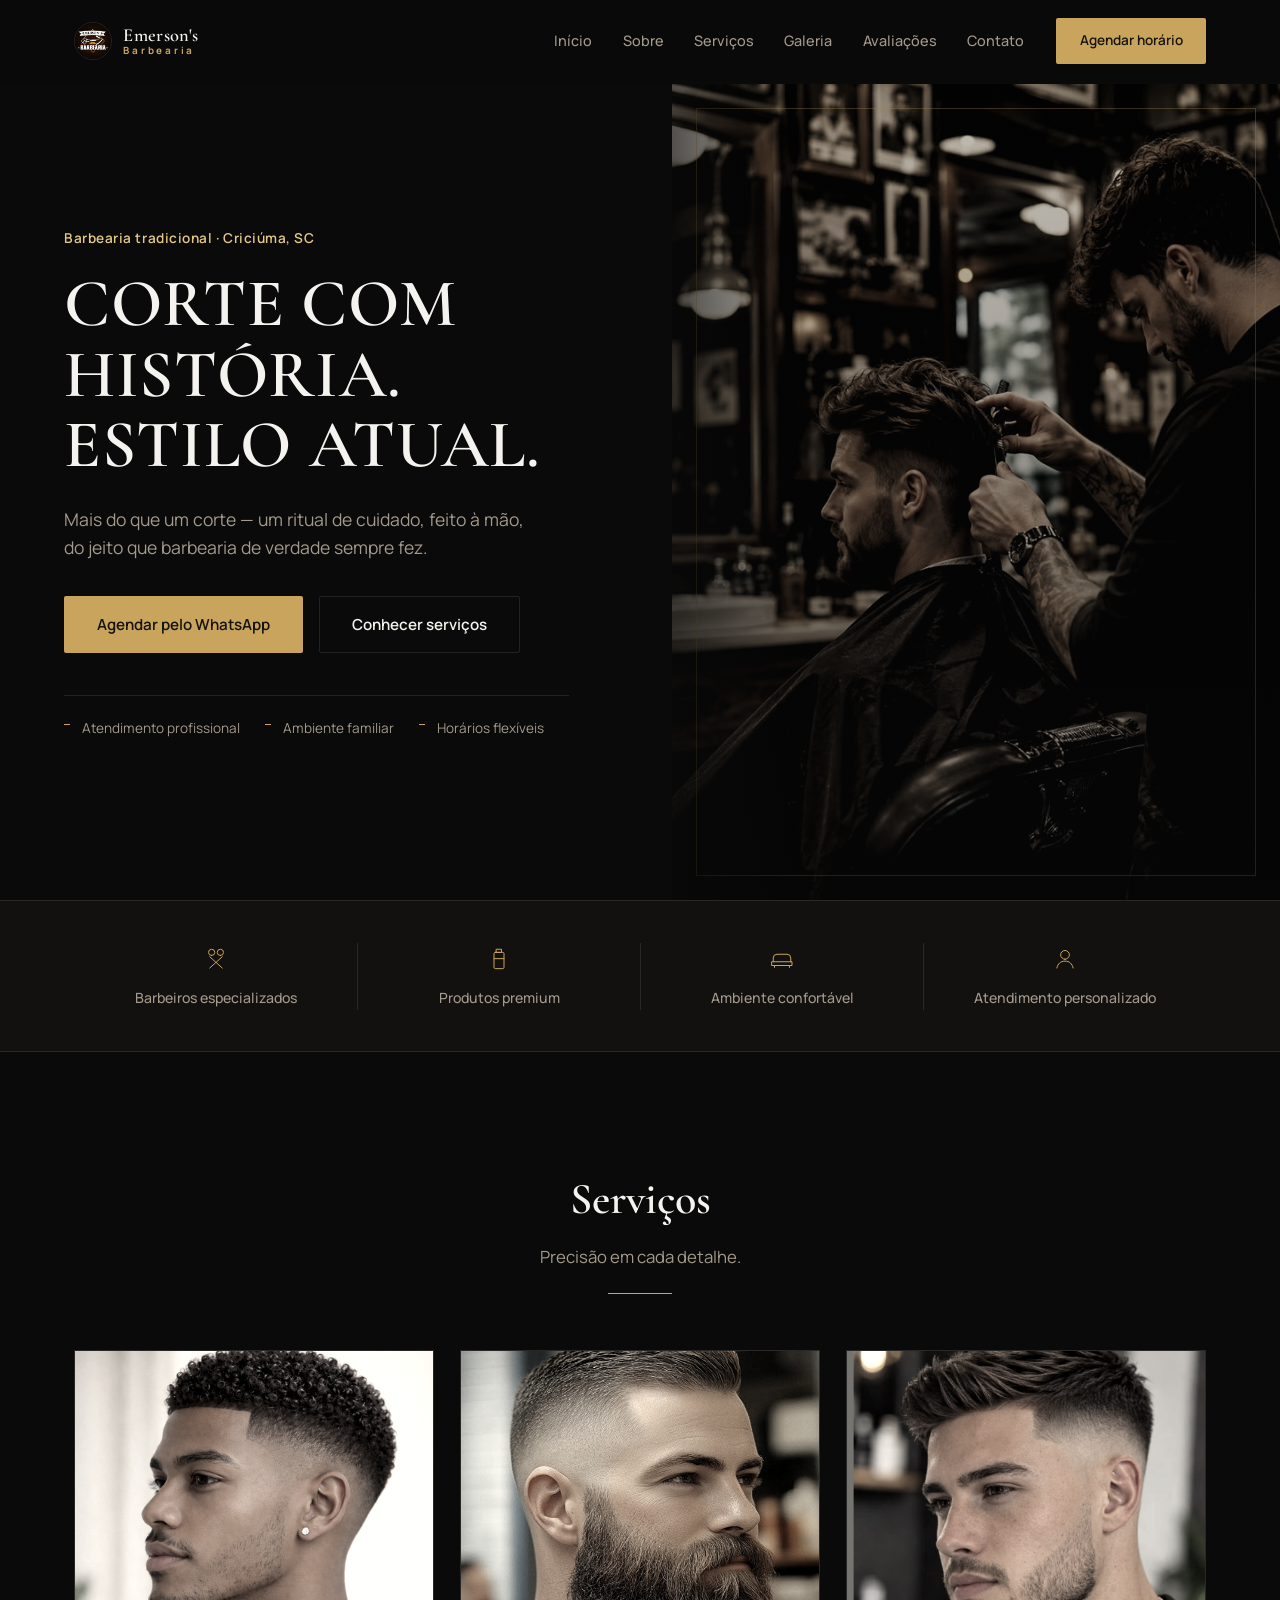
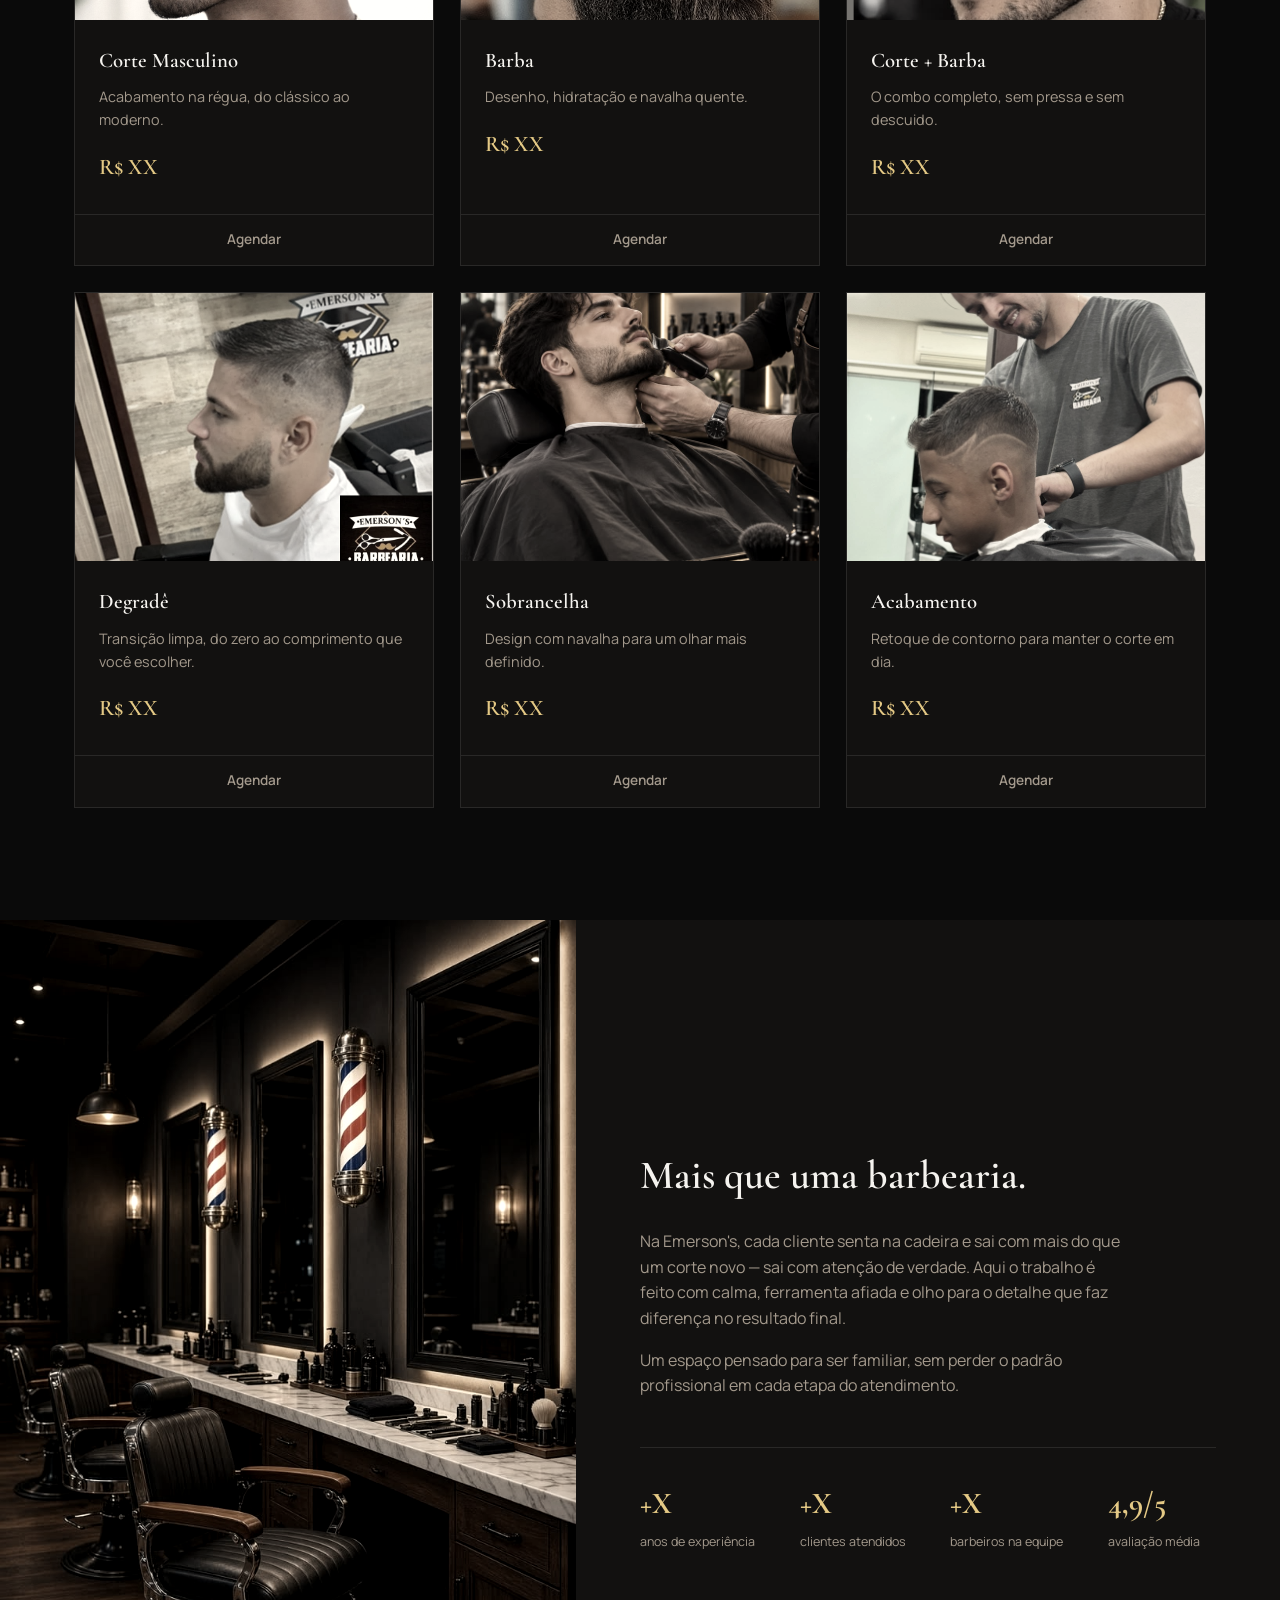
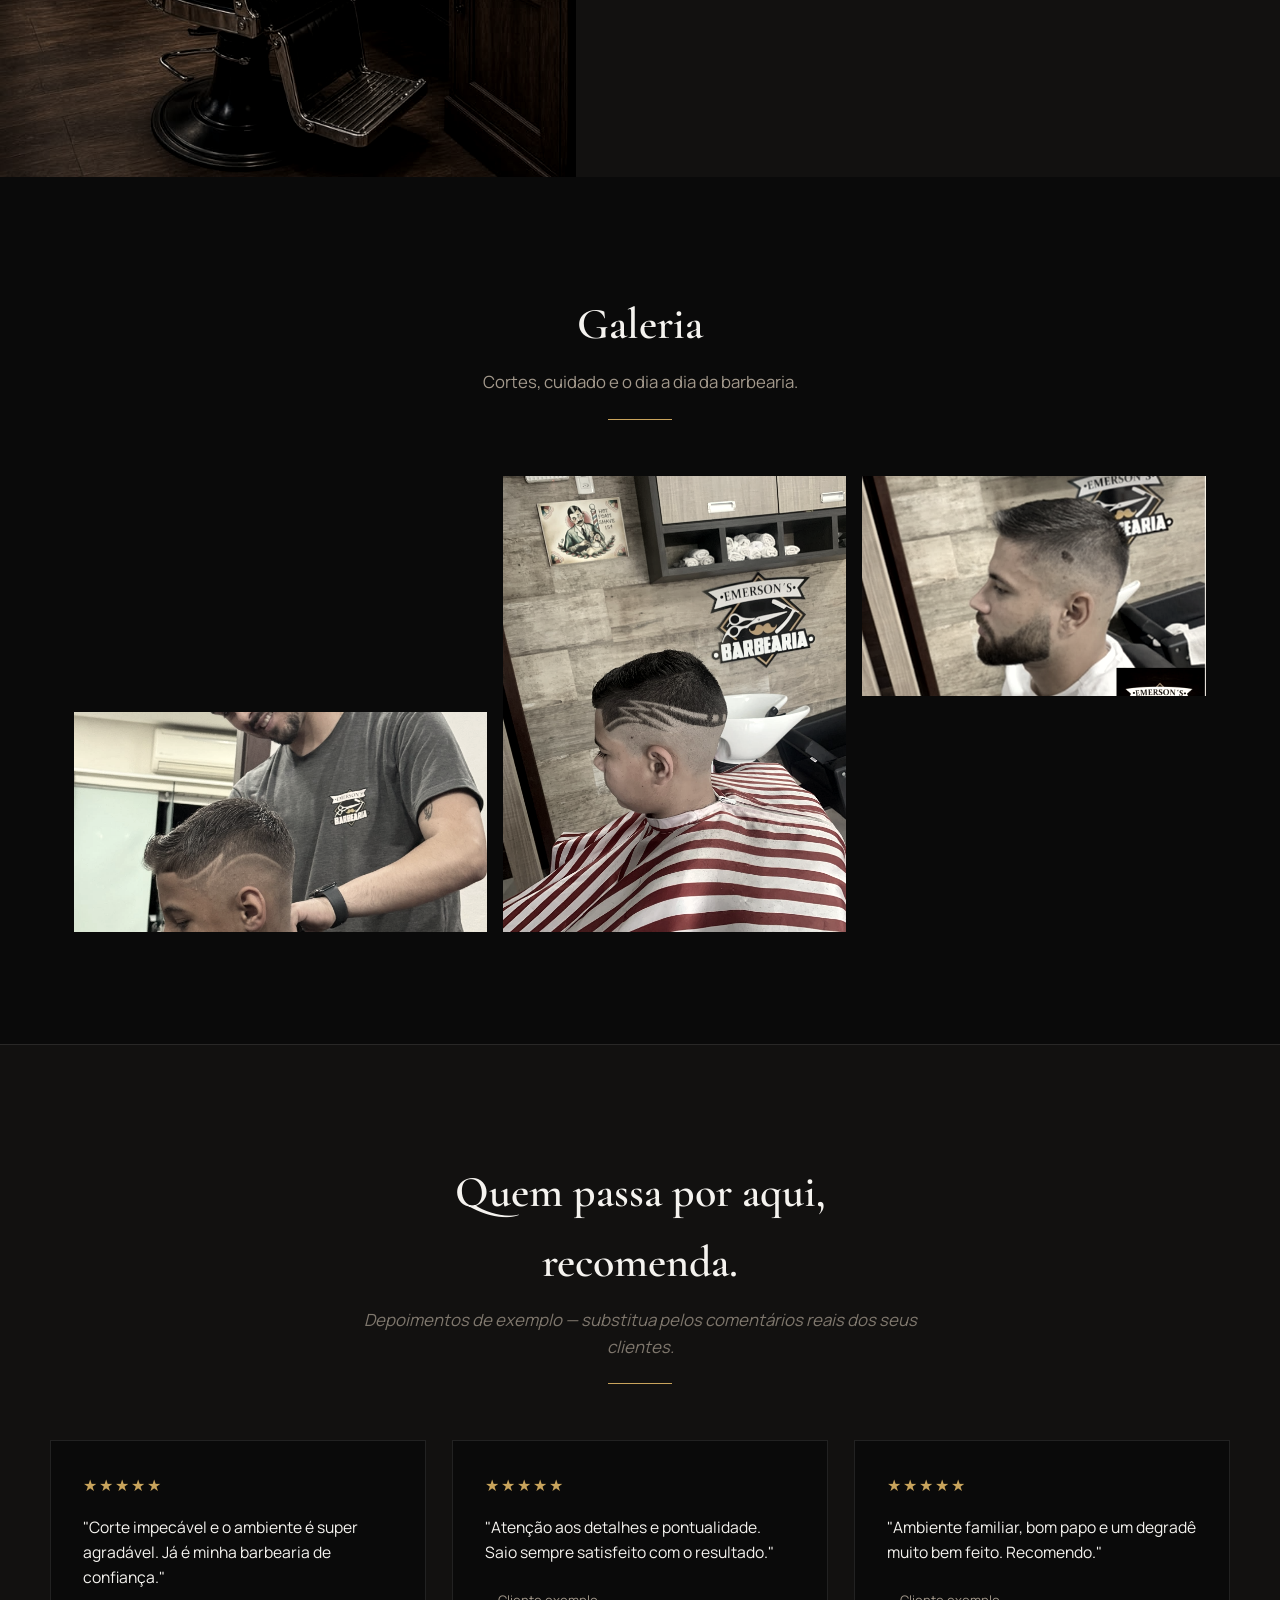
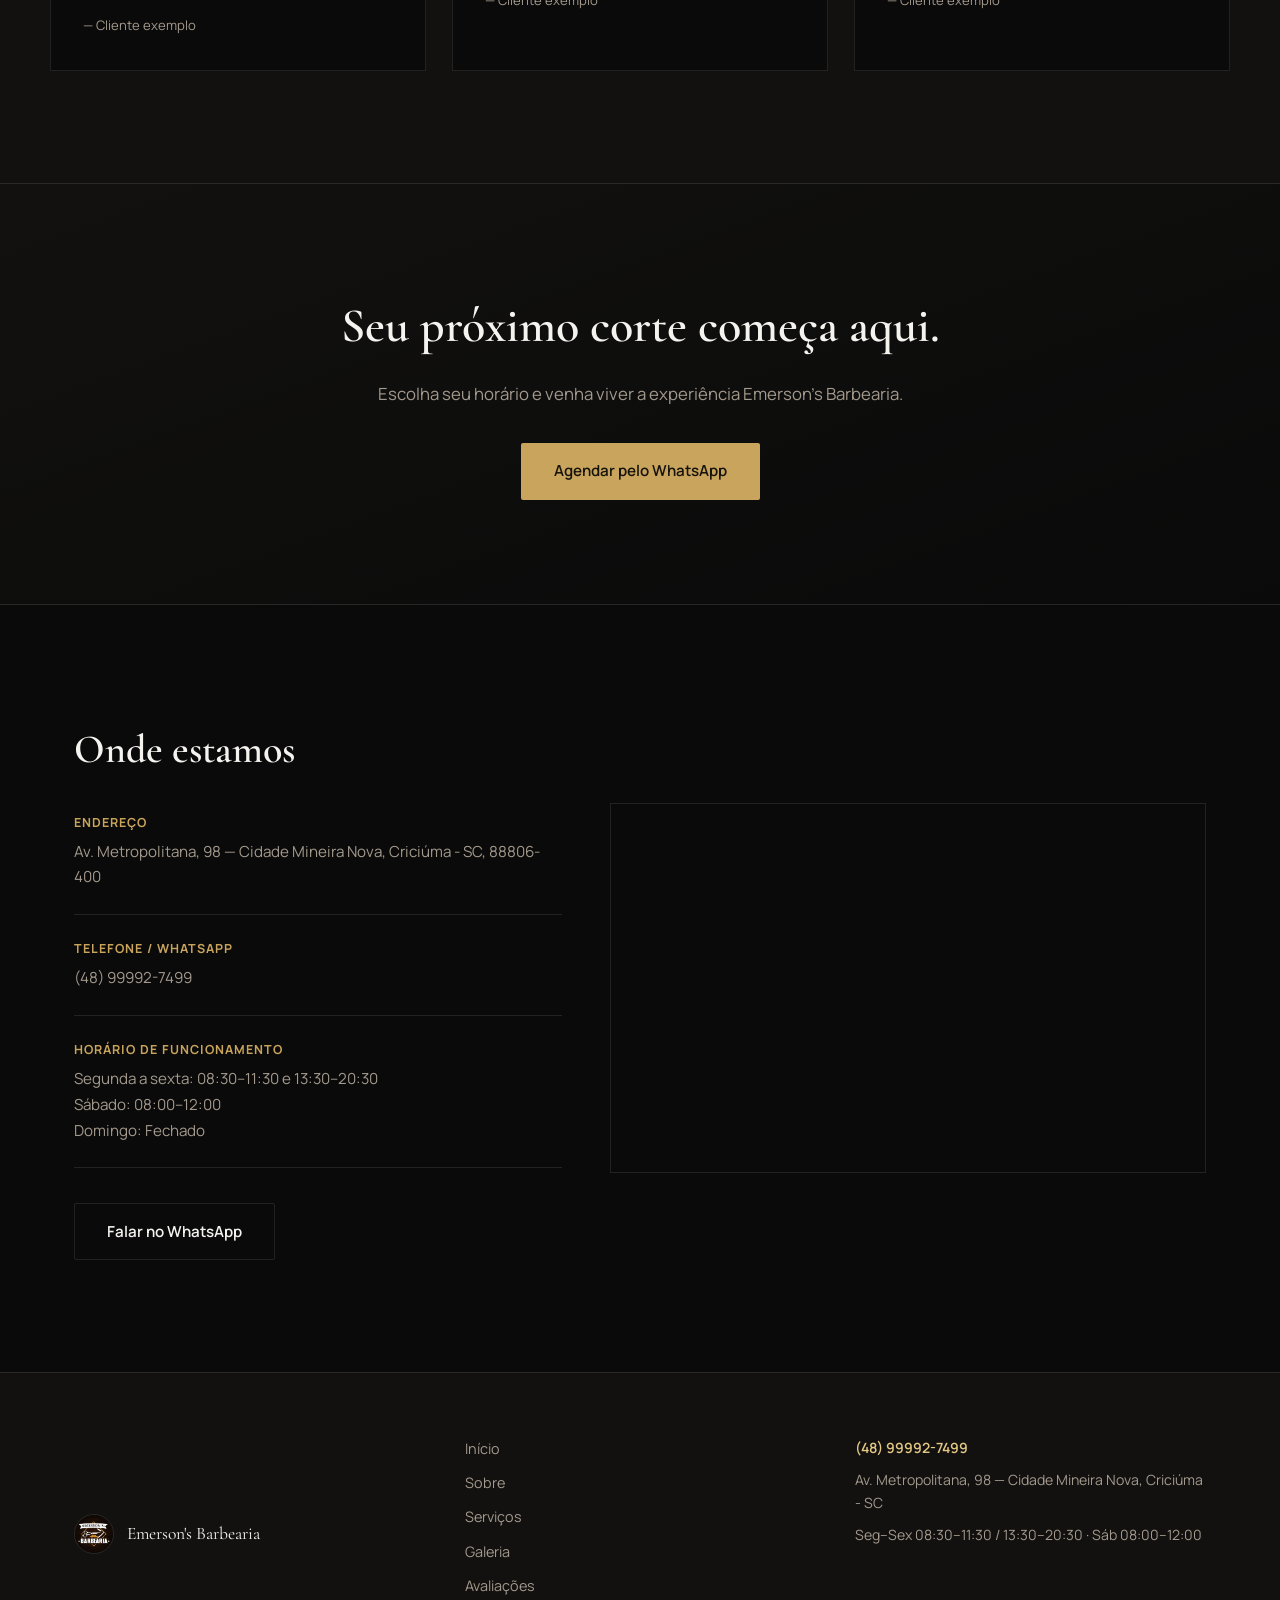
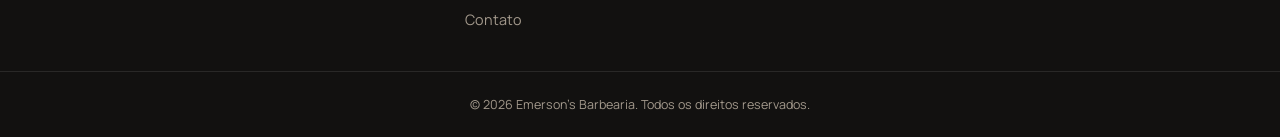
==== index.html @ afbddbf8 "Organiza estrutura do site" ====
<!DOCTYPE html>
<html lang="pt-BR">
<head>
<meta charset="UTF-8">
<meta name="viewport" content="width=device-width, initial-scale=1.0">
<title>Emerson's Barbearia — Criciúma, SC</title>
<meta name="description" content="Emerson's Barbearia em Criciúma, SC. Cortes, barba e degradê com precisão e tradição. Agende pelo WhatsApp.">

<link rel="preconnect" href="https://fonts.googleapis.com">
<link rel="preconnect" href="https://fonts.gstatic.com" crossorigin>
<link href="https://fonts.googleapis.com/css2?family=Cormorant+Garamond:ital,wght@0,500;0,600;0,700;1,500&family=Manrope:wght@400;500;600;700&display=swap" rel="stylesheet">

<link rel="stylesheet" href="style.css">
</head>
<body>

<!-- ============ HEADER ============ -->
<header class="site-header" id="siteHeader">
  <div class="header-inner">
    <a href="#top" class="brand">
      <img src="./images/logo.jpg" alt="Emerson's Barbearia" class="brand-mark">
      <span class="brand-name">Emerson's<em>Barbearia</em></span>
    </a>

    <nav class="main-nav" id="mainNav">
      <a href="#inicio" class="nav-link">Início</a>
      <a href="#sobre" class="nav-link">Sobre</a>
      <a href="#servicos" class="nav-link">Serviços</a>
      <a href="#galeria" class="nav-link">Galeria</a>
      <a href="#avaliacoes" class="nav-link">Avaliações</a>
      <a href="#contato" class="nav-link">Contato</a>
    </nav>

    <a href="#contato" class="btn btn-gold header-cta">Agendar horário</a>

    <button class="menu-toggle" id="menuToggle" aria-label="Abrir menu" aria-expanded="false">
      <span></span><span></span><span></span>
    </button>
  </div>
</header>

<!-- ============ HERO ============ -->
<section class="hero" id="inicio">
  <div class="hero-text" data-reveal>
    <p class="hero-kicker">Barbearia tradicional · Criciúma, SC</p>
    <h1 class="hero-title">Corte com história.<br>Estilo atual.</h1>
    <p class="hero-sub">Mais do que um corte — um ritual de cuidado, feito à mão, do jeito que barbearia de verdade sempre fez.</p>

    <div class="hero-actions">
      <a href="#contato" class="btn btn-gold">Agendar pelo WhatsApp</a>
      <a href="#servicos" class="btn btn-outline">Conhecer serviços</a>
    </div>

    <ul class="trust-list">
      <li>Atendimento profissional</li>
      <li>Ambiente familiar</li>
      <li>Horários flexíveis</li>
    </ul>
  </div>

  <div class="hero-media" data-reveal>
    <img src="./images/hero-image.jpg" alt="Cliente atendido na Emerson's Barbearia" class="hero-photo">
    <div class="hero-frame"></div>
  </div>
</section>

<!-- ============ BENEFÍCIOS ============ -->
<section class="benefits">
  <div class="benefits-inner">
    <div class="benefit-item">
      <svg viewBox="0 0 48 48" class="benefit-icon" aria-hidden="true"><path d="M17 20a5 5 0 1 1 0-10 5 5 0 0 1 0 10Zm14 0a5 5 0 1 1 0-10 5 5 0 0 1 0 10Z"/><path d="M14 22 34 40M34 22 14 40"/></svg>
      <p>Barbeiros especializados</p>
    </div>
    <div class="benefit-item">
      <svg viewBox="0 0 48 48" class="benefit-icon" aria-hidden="true"><path d="M20 10h8v5h-8z"/><rect x="16" y="15" width="16" height="26" rx="2"/><path d="M16 25h16"/></svg>
      <p>Produtos premium</p>
    </div>
    <div class="benefit-item">
      <svg viewBox="0 0 48 48" class="benefit-icon" aria-hidden="true"><path d="M10 30v-6a6 6 0 0 1 6-6h16a6 6 0 0 1 6 6v6"/><path d="M8 30h32v6H8z"/><path d="M12 36v3M36 36v3"/></svg>
      <p>Ambiente confortável</p>
    </div>
    <div class="benefit-item">
      <svg viewBox="0 0 48 48" class="benefit-icon" aria-hidden="true"><path d="M24 26a7 7 0 1 0 0-14 7 7 0 0 0 0 14Z"/><path d="M11 40c1.5-7 6-11 13-11s11.5 4 13 11"/></svg>
      <p>Atendimento personalizado</p>
    </div>
  </div>
</section>

<!-- ============ SERVIÇOS ============ -->
<section class="services" id="servicos">
  <div class="section-head">
    <h2>Serviços</h2>
    <p>Precisão em cada detalhe.</p>
  </div>

  <div class="services-grid">
    <article class="service-card">
      <div class="service-photo service-photo--1"></div>
      <div class="service-body">
        <h3>Corte Masculino</h3>
        <p>Acabamento na régua, do clássico ao moderno.</p>
        <!-- PREÇO: edite o valor abaixo -->
        <span class="service-price">R$ XX</span>
      </div>
      <a href="#contato" class="service-btn">Agendar</a>
    </article>

    <article class="service-card">
      <div class="service-photo service-photo--2"></div>
      <div class="service-body">
        <h3>Barba</h3>
        <p>Desenho, hidratação e navalha quente.</p>
        <!-- PREÇO: edite o valor abaixo -->
        <span class="service-price">R$ XX</span>
      </div>
      <a href="#contato" class="service-btn">Agendar</a>
    </article>

    <article class="service-card">
      <div class="service-photo service-photo--3"></div>
      <div class="service-body">
        <h3>Corte + Barba</h3>
        <p>O combo completo, sem pressa e sem descuido.</p>
        <!-- PREÇO: edite o valor abaixo -->
        <span class="service-price">R$ XX</span>
      </div>
      <a href="#contato" class="service-btn">Agendar</a>
    </article>

    <article class="service-card">
      <div class="service-photo service-photo--4"></div>
      <div class="service-body">
        <h3>Degradê</h3>
        <p>Transição limpa, do zero ao comprimento que você escolher.</p>
        <!-- PREÇO: edite o valor abaixo -->
        <span class="service-price">R$ XX</span>
      </div>
      <a href="#contato" class="service-btn">Agendar</a>
    </article>

    <article class="service-card">
      <div class="service-photo service-photo--5"></div>
      <div class="service-body">
        <h3>Sobrancelha</h3>
        <p>Design com navalha para um olhar mais definido.</p>
        <!-- PREÇO: edite o valor abaixo -->
        <span class="service-price">R$ XX</span>
      </div>
      <a href="#contato" class="service-btn">Agendar</a>
    </article>

    <article class="service-card">
      <div class="service-photo service-photo--6"></div>
      <div class="service-body">
        <h3>Acabamento</h3>
        <p>Retoque de contorno para manter o corte em dia.</p>
        <!-- PREÇO: edite o valor abaixo -->
        <span class="service-price">R$ XX</span>
      </div>
      <a href="#contato" class="service-btn">Agendar</a>
    </article>
  </div>
</section>

<!-- ============ SOBRE ============ -->
<section class="about" id="sobre">
  <div class="about-media">
    <img src="./images/espaço-barber.jpg" alt="Barbeiro atendendo cliente na Emerson's Barbearia" class="about-photo">
  </div>

  <div class="about-content">
    <h2>Mais que uma barbearia.</h2>
    <p>Na Emerson's, cada cliente senta na cadeira e sai com mais do que um corte novo — sai com atenção de verdade. Aqui o trabalho é feito com calma, ferramenta afiada e olho para o detalhe que faz diferença no resultado final.</p>
    <p>Um espaço pensado para ser familiar, sem perder o padrão profissional em cada etapa do atendimento.</p>

    <div class="about-stats">
      <div class="stat"><strong>+X</strong><span>anos de experiência</span></div>
      <div class="stat"><strong>+X</strong><span>clientes atendidos</span></div>
      <div class="stat"><strong>+X</strong><span>barbeiros na equipe</span></div>
      <div class="stat"><strong>4,9/5</strong><span>avaliação média</span></div>
    </div>
  </div>
</section>

<!-- ============ GALERIA ============ -->
<section class="gallery" id="galeria">
  <div class="section-head">
    <h2>Galeria</h2>
    <p>Cortes, cuidado e o dia a dia da barbearia.</p>
  </div>

  <div class="gallery-grid">
    <figure class="gallery-item gallery-item--tall">
      <img src="images/hero-cliente.jpg" alt="Corte finalizado na Emerson's Barbearia">
      <figcaption>
        <span>Ver detalhe</span>
      </figcaption>
    </figure>

    <figure class="gallery-item">
      <img src="images/corte-degrade-desenho.jpg" alt="Degradê com desenho na Emerson's Barbearia">
      <figcaption>
        <span>Ver detalhe</span>
      </figcaption>
    </figure>

    <figure class="gallery-item">
      <img src="images/barbeiro-atendendo.jpg" alt="Atendimento na Emerson's Barbearia">
      <figcaption>
        <span>Ver detalhe</span>
      </figcaption>
    </figure>
  </div>
</section>

<!-- ============ AVALIAÇÕES ============ -->
<section class="reviews" id="avaliacoes">
  <div class="section-head">
    <h2>Quem passa por aqui, recomenda.</h2>
    <p class="reviews-note">Depoimentos de exemplo — substitua pelos comentários reais dos seus clientes.</p>
  </div>

  <div class="reviews-grid">
    <article class="review-card">
      <div class="stars">★★★★★</div>
      <p>"Corte impecável e o ambiente é super agradável. Já é minha barbearia de confiança."</p>
      <span class="review-author">— Cliente exemplo</span>
    </article>
    <article class="review-card">
      <div class="stars">★★★★★</div>
      <p>"Atenção aos detalhes e pontualidade. Saio sempre satisfeito com o resultado."</p>
      <span class="review-author">— Cliente exemplo</span>
    </article>
    <article class="review-card">
      <div class="stars">★★★★★</div>
      <p>"Ambiente familiar, bom papo e um degradê muito bem feito. Recomendo."</p>
      <span class="review-author">— Cliente exemplo</span>
    </article>
  </div>
</section>

<!-- ============ CTA ============ -->
<section class="cta">
  <div class="cta-inner">
    <h2>Seu próximo corte começa aqui.</h2>
    <p>Escolha seu horário e venha viver a experiência Emerson's Barbearia.</p>
    <a href="https://wa.me/5548999927499?text=Ol%C3%A1!%20Quero%20agendar%20um%20hor%C3%A1rio%20na%20Emerson's%20Barbearia." class="btn btn-gold" target="_blank" rel="noopener">Agendar pelo WhatsApp</a>
  </div>
</section>

<!-- ============ LOCALIZAÇÃO / CONTATO ============ -->
<section class="location" id="contato">
  <div class="location-info">
    <h2>Onde estamos</h2>

    <ul class="info-list">
      <li>
        <strong>Endereço</strong>
        <span>Av. Metropolitana, 98 — Cidade Mineira Nova, Criciúma - SC, 88806-400</span>
      </li>
      <li>
        <strong>Telefone / WhatsApp</strong>
        <span><a href="https://wa.me/5548999927499" target="_blank" rel="noopener">(48) 99992-7499</a></span>
      </li>
      <li>
        <strong>Horário de funcionamento</strong>
        <span>
          Segunda a sexta: 08:30–11:30 e 13:30–20:30<br>
          Sábado: 08:00–12:00<br>
          Domingo: Fechado
        </span>
      </li>
    </ul>

    <a href="https://wa.me/5548999927499" class="btn btn-outline" target="_blank" rel="noopener">Falar no WhatsApp</a>
  </div>

  <div class="location-map">
    <iframe
      src="https://www.google.com/maps?q=Av.+Metropolitana,+98,+Cidade+Mineira+Nova,+Crici%C3%BAma+-+SC,+88806-400&output=embed"
      loading="lazy"
      referrerpolicy="no-referrer-when-downgrade"
      title="Localização da Emerson's Barbearia">
    </iframe>
  </div>
</section>

<!-- ============ FOOTER ============ -->
<footer class="site-footer">
  <div class="footer-inner">
    <div class="footer-brand">
      <img src="images/logo.jpg" alt="Emerson's Barbearia" class="footer-mark">
      <p>Emerson's Barbearia</p>
    </div>

    <nav class="footer-nav">
      <a href="#inicio">Início</a>
      <a href="#sobre">Sobre</a>
      <a href="#servicos">Serviços</a>
      <a href="#galeria">Galeria</a>
      <a href="#avaliacoes">Avaliações</a>
      <a href="#contato">Contato</a>
    </nav>

    <div class="footer-contact">
      <a href="https://wa.me/5548999927499" target="_blank" rel="noopener">(48) 99992-7499</a>
      <p>Av. Metropolitana, 98 — Cidade Mineira Nova, Criciúma - SC</p>
      <p>Seg–Sex 08:30–11:30 / 13:30–20:30 · Sáb 08:00–12:00</p>
    </div>
  </div>

  <div class="footer-bottom">
    <p>© <span id="year"></span> Emerson's Barbearia. Todos os direitos reservados.</p>
  </div>
</footer>

<script src="script.js"></script>
</body>
</html>
---- style.css ----
/* ============================================
   EMERSON'S BARBEARIA — DESIGN TOKENS
   ============================================ */
:root {
  --bg: #0a0a0a;
  --bg-secondary: #121110;
  --gold: #c9a45c;
  --gold-light: #e4c985;
  --white: #f5f3ef;
  --muted: #a3998c;
  --border: rgba(245, 243, 239, 0.1);

  --font-display: 'Cormorant Garamond', Georgia, serif;
  --font-body: 'Manrope', -apple-system, BlinkMacSystemFont, sans-serif;

  --container: 1180px;
  --radius: 2px;
}

* { box-sizing: border-box; }

html {
  scroll-behavior: smooth;
  scroll-padding-top: 84px;
}

@media (prefers-reduced-motion: reduce) {
  html { scroll-behavior: auto; }
  * { animation-duration: 0.01ms !important; transition-duration: 0.01ms !important; }
}

body {
  margin: 0;
  background: var(--bg);
  color: var(--white);
  font-family: var(--font-body);
  font-size: 16px;
  line-height: 1.6;
  -webkit-font-smoothing: antialiased;
}

img { max-width: 100%; display: block; }

a { color: inherit; text-decoration: none; }

h1, h2, h3 {
  font-family: var(--font-display);
  font-weight: 600;
  margin: 0;
  color: var(--white);
}

p { margin: 0; }

:focus-visible {
  outline: 2px solid var(--gold-light);
  outline-offset: 3px;
}

.section-head {
  text-align: center;
  max-width: 560px;
  margin: 0 auto 3.5rem;
}
.section-head h2 {
  font-size: clamp(2rem, 4vw, 2.75rem);
  margin-bottom: 0.6rem;
}
.section-head p {
  color: var(--muted);
  font-size: 1.05rem;
}

/* Recurring razor-line divider motif */
.section-head::after {
  content: "";
  display: block;
  width: 64px;
  height: 1px;
  background: var(--gold);
  margin: 1.4rem auto 0;
}

/* ============================================
   BUTTONS
   ============================================ */
.btn {
  display: inline-flex;
  align-items: center;
  justify-content: center;
  padding: 0.95rem 2rem;
  font-family: var(--font-body);
  font-weight: 600;
  font-size: 0.95rem;
  border-radius: var(--radius);
  border: 1px solid transparent;
  cursor: pointer;
  transition: transform 0.25s ease, background 0.25s ease, border-color 0.25s ease, color 0.25s ease;
  white-space: nowrap;
}
.btn-gold {
  background: var(--gold);
  color: #16130d;
}
.btn-gold:hover {
  background: var(--gold-light);
  transform: translateY(-2px);
}
.btn-outline {
  background: transparent;
  border-color: var(--border);
  color: var(--white);
}
.btn-outline:hover {
  border-color: var(--gold);
  color: var(--gold-light);
  transform: translateY(-2px);
}

/* ============================================
   HEADER
   ============================================ */
.site-header {
  position: fixed;
  top: 0; left: 0; right: 0;
  z-index: 100;
  background: rgba(10, 10, 10, 0.65);
  backdrop-filter: blur(10px);
  -webkit-backdrop-filter: blur(10px);
  border-bottom: 1px solid transparent;
  transition: background 0.4s ease, border-color 0.4s ease, padding 0.4s ease;
  padding-top: env(safe-area-inset-top, 0px);
}
.site-header.scrolled {
  background: rgba(10, 10, 10, 0.92);
  border-bottom-color: var(--border);
}
.header-inner {
  max-width: var(--container);
  margin: 0 auto;
  padding: 1.1rem 1.5rem;
  display: flex;
  align-items: center;
  gap: 2rem;
}
.brand {
  display: flex;
  align-items: center;
  gap: 0.7rem;
  margin-right: auto;
}
.brand-mark {
  width: 38px;
  height: 38px;
  border-radius: 50%;
  object-fit: cover;
  border: 1px solid var(--border);
}
.brand-name {
  font-family: var(--font-display);
  font-size: 1.15rem;
  font-weight: 600;
  line-height: 1.1;
  letter-spacing: 0.02em;
}
.brand-name em {
  display: block;
  font-style: normal;
  font-size: 0.62rem;
  letter-spacing: 0.28em;
  color: var(--gold);
  font-family: var(--font-body);
  font-weight: 700;
}
.main-nav {
  display: flex;
  gap: 1.9rem;
}
.nav-link {
  position: relative;
  font-size: 0.9rem;
  font-weight: 500;
  color: var(--muted);
  padding: 0.3rem 0;
  transition: color 0.25s ease;
}
.nav-link::after {
  content: "";
  position: absolute;
  left: 0; bottom: -2px;
  width: 0;
  height: 1px;
  background: var(--gold);
  transition: width 0.3s ease;
}
.nav-link:hover {
  color: var(--white);
}
.nav-link:hover::after {
  width: 100%;
}
.header-cta {
  padding: 0.7rem 1.4rem;
  font-size: 0.85rem;
}
.menu-toggle {
  display: none;
  flex-direction: column;
  gap: 5px;
  background: none;
  border: none;
  cursor: pointer;
  padding: 0.4rem;
}
.menu-toggle span {
  width: 22px;
  height: 1.5px;
  background: var(--white);
  transition: transform 0.3s ease, opacity 0.3s ease;
}
.menu-toggle.open span:nth-child(1) { transform: translateY(6.5px) rotate(45deg); }
.menu-toggle.open span:nth-child(2) { opacity: 0; }
.menu-toggle.open span:nth-child(3) { transform: translateY(-6.5px) rotate(-45deg); }

/* ============================================
   HERO
   ============================================ */
.hero {
  position: relative;
  display: grid;
  grid-template-columns: 1.05fr 0.95fr;
  align-items: stretch;
  min-height: 100vh;
  padding-top: 84px;
  overflow: hidden;
}
.hero::before {
  content: "";
  position: absolute;
  inset: 0;
  background:
    linear-gradient(90deg, var(--bg) 0%, var(--bg) 46%, transparent 62%),
    linear-gradient(180deg, rgba(10,10,10,0.2), rgba(10,10,10,0.55));
  pointer-events: none;
  z-index: 1;
}
.hero-text {
  position: relative;
  z-index: 2;
  display: flex;
  flex-direction: column;
  justify-content: center;
  padding: 3rem 4vw 4rem 5vw;
  max-width: 620px;
}
.hero-kicker {
  color: var(--gold-light);
  font-size: 0.85rem;
  font-weight: 600;
  letter-spacing: 0.04em;
  margin-bottom: 1.2rem;
}
.hero-title {
  font-size: clamp(2.6rem, 5.5vw, 4.2rem);
  line-height: 1.05;
  letter-spacing: 0.01em;
  text-transform: uppercase;
}
.hero-sub {
  margin-top: 1.5rem;
  font-size: 1.1rem;
  color: var(--muted);
  max-width: 460px;
}
.hero-actions {
  display: flex;
  flex-wrap: wrap;
  gap: 1rem;
  margin-top: 2.2rem;
}
.trust-list {
  list-style: none;
  margin: 2.6rem 0 0;
  padding: 1.4rem 0 0;
  border-top: 1px solid var(--border);
  display: flex;
  flex-wrap: wrap;
  gap: 1.6rem;
  font-size: 0.85rem;
  color: var(--muted);
}
.trust-list li {
  position: relative;
  padding-left: 1.1rem;
}
.trust-list li::before {
  content: "";
  position: absolute;
  left: 0; top: 0.45em;
  width: 6px; height: 1px;
  background: var(--gold);
}
.hero-media {
  position: relative;
}
.hero-photo {
  width: 100%;
  height: 100%;
  object-fit: cover;
  object-position: center 20%;
  filter: grayscale(0.55) contrast(1.12) brightness(0.92) sepia(0.18);
}
.hero-frame {
  position: absolute;
  inset: 24px;
  border: 1px solid rgba(201, 164, 92, 0.35);
  pointer-events: none;
}

/* ============================================
   BENEFITS BAR
   ============================================ */
.benefits {
  background: var(--bg-secondary);
  border-top: 1px solid var(--border);
  border-bottom: 1px solid var(--border);
}
.benefits-inner {
  max-width: var(--container);
  margin: 0 auto;
  padding: 2.6rem 1.5rem;
  display: grid;
  grid-template-columns: repeat(4, 1fr);
}
.benefit-item {
  display: flex;
  flex-direction: column;
  align-items: center;
  text-align: center;
  gap: 0.9rem;
  padding: 0 1rem;
  border-left: 1px solid var(--border);
}
.benefit-item:first-child { border-left: none; }
.benefit-icon {
  width: 30px;
  height: 30px;
  fill: none;
  stroke: var(--gold);
  stroke-width: 1.6;
  stroke-linecap: round;
  stroke-linejoin: round;
}
.benefit-item p {
  font-size: 0.88rem;
  color: var(--muted);
  font-weight: 500;
}

/* ============================================
   SERVICES
   ============================================ */
.services {
  max-width: var(--container);
  margin: 0 auto;
  padding: 7rem 1.5rem;
}
.services-grid {
  display: grid;
  grid-template-columns: repeat(3, 1fr);
  gap: 1.6rem;
}
.service-card {
  background: var(--bg-secondary);
  border: 1px solid var(--border);
  display: flex;
  flex-direction: column;
  transition: border-color 0.3s ease, transform 0.3s ease;
}
.service-card:hover {
  border-color: rgba(201, 164, 92, 0.5);
  transform: translateY(-4px);
}
.service-photo {
  aspect-ratio: 4 / 3;
  background-size: cover;
  background-position: center;
  filter: grayscale(0.6) contrast(1.05) sepia(0.12);
}
.service-photo--1 { background-image: url(./images/cliente2.jpg); background-position: center 15%; }
.service-photo--2 { background-image: url(./images/barba.jpg); background-position: center 30%; }
.service-photo--3 { background-image: url(./images/cliente1.png); }
.service-photo--4 { background-image: url(images/corte-degrade-desenho.jpg); background-position: center 70%; }
.service-photo--5 { background-image: url(./images/brown.jpg); background-position: center 60%; }
.service-photo--6 { background-image: url(images/barbeiro-atendendo.jpg); background-position: center 60%; }

.service-body {
  padding: 1.5rem 1.5rem 0.5rem;
  flex: 1;
}
.service-body h3 {
  font-size: 1.3rem;
  margin-bottom: 0.5rem;
}
.service-body p {
  color: var(--muted);
  font-size: 0.9rem;
  margin-bottom: 1.1rem;
}
.service-price {
  display: inline-block;
  font-family: var(--font-display);
  font-size: 1.4rem;
  color: var(--gold-light);
  font-weight: 600;
}
.service-btn {
  display: block;
  text-align: center;
  padding: 0.9rem;
  margin-top: 1.3rem;
  border-top: 1px solid var(--border);
  font-size: 0.85rem;
  font-weight: 600;
  color: var(--muted);
  transition: background 0.25s ease, color 0.25s ease;
}
.service-btn:hover {
  background: var(--gold);
  color: #16130d;
}

/* ============================================
   ABOUT
   ============================================ */
.about {
  display: grid;
  grid-template-columns: 0.9fr 1.1fr;
  align-items: stretch;
  background: var(--bg-secondary);
}
.about-media {
  overflow: hidden;
}
.about-photo {
  width: 100%;
  height: 100%;
  min-height: 420px;
  object-fit: cover;
  filter: grayscale(0.5) contrast(1.08) sepia(0.12);
}
.about-content {
  padding: 5rem 5vw;
  display: flex;
  flex-direction: column;
  justify-content: center;
}
.about-content h2 {
  font-size: clamp(1.9rem, 3.5vw, 2.5rem);
  margin-bottom: 1.4rem;
}
.about-content p {
  color: var(--muted);
  margin-bottom: 1rem;
  max-width: 480px;
}
.about-stats {
  display: grid;
  grid-template-columns: repeat(4, auto);
  gap: 1.8rem;
  margin-top: 2rem;
  padding-top: 2rem;
  border-top: 1px solid var(--border);
}
.stat strong {
  display: block;
  font-family: var(--font-display);
  font-size: 1.9rem;
  color: var(--gold-light);
}
.stat span {
  font-size: 0.78rem;
  color: var(--muted);
}

/* ============================================
   GALLERY
   ============================================ */
.gallery {
  max-width: var(--container);
  margin: 0 auto;
  padding: 7rem 1.5rem;
}
.gallery-grid {
  display: grid;
  grid-template-columns: 1.2fr 1fr 1fr;
  grid-template-rows: repeat(2, 220px);
  gap: 1rem;
}
.gallery-item {
  position: relative;
  margin: 0;
  overflow: hidden;
  grid-row: span 2;
}
.gallery-item--tall { grid-row: span 2; }
.gallery-grid .gallery-item:nth-child(2),
.gallery-grid .gallery-item:nth-child(3) {
  grid-row: span 1;
}
.gallery-grid .gallery-item:nth-child(3) {
  grid-row: 2 / 3;
}
.gallery-item img {
  width: 100%;
  height: 100%;
  object-fit: cover;
  filter: grayscale(0.55) contrast(1.1) sepia(0.14);
  transition: transform 0.6s ease, filter 0.6s ease;
}
.gallery-item figcaption {
  position: absolute;
  inset: 0;
  background: linear-gradient(180deg, transparent 50%, rgba(10,10,10,0.85));
  display: flex;
  align-items: flex-end;
  justify-content: flex-start;
  padding: 1.2rem;
  opacity: 0;
  transition: opacity 0.4s ease;
}
.gallery-item figcaption span {
  font-size: 0.8rem;
  font-weight: 600;
  color: var(--gold-light);
  letter-spacing: 0.03em;
  border-bottom: 1px solid var(--gold);
  padding-bottom: 2px;
}
.gallery-item:hover img {
  transform: scale(1.06);
  filter: grayscale(0.25) contrast(1.1) sepia(0.08);
}
.gallery-item:hover figcaption { opacity: 1; }

/* ============================================
   REVIEWS
   ============================================ */
.reviews {
  background: var(--bg-secondary);
  padding: 7rem 1.5rem;
  border-top: 1px solid var(--border);
  border-bottom: 1px solid var(--border);
}
.reviews-note {
  font-size: 0.8rem;
  font-style: italic;
  color: var(--muted);
  opacity: 0.75;
}
.reviews-grid {
  max-width: var(--container);
  margin: 0 auto;
  display: grid;
  grid-template-columns: repeat(3, 1fr);
  gap: 1.6rem;
}
.review-card {
  background: var(--bg);
  border: 1px solid var(--border);
  padding: 2rem;
}
.stars {
  color: var(--gold);
  letter-spacing: 2px;
  margin-bottom: 1rem;
}
.review-card p {
  color: var(--white);
  font-size: 0.98rem;
  margin-bottom: 1.4rem;
  line-height: 1.6;
}
.review-author {
  font-size: 0.82rem;
  color: var(--muted);
}

/* ============================================
   CTA
   ============================================ */
.cta {
  position: relative;
  padding: 6.5rem 1.5rem;
  text-align: center;
  background: linear-gradient(160deg, var(--bg-secondary), var(--bg));
  border-bottom: 1px solid var(--border);
}
.cta-inner { max-width: 620px; margin: 0 auto; }
.cta h2 {
  font-size: clamp(2rem, 4.5vw, 3rem);
  margin-bottom: 1rem;
}
.cta p {
  color: var(--muted);
  margin-bottom: 2.2rem;
  font-size: 1.05rem;
}

/* ============================================
   LOCATION
   ============================================ */
.location {
  max-width: var(--container);
  margin: 0 auto;
  padding: 7rem 1.5rem;
  display: grid;
  grid-template-columns: 0.9fr 1.1fr;
  gap: 3rem;
  align-items: center;
}
.location-info h2 {
  font-size: clamp(1.9rem, 3.5vw, 2.5rem);
  margin-bottom: 2rem;
}
.info-list {
  list-style: none;
  margin: 0 0 2.2rem;
  padding: 0;
  display: flex;
  flex-direction: column;
  gap: 1.5rem;
}
.info-list li {
  padding-bottom: 1.5rem;
  border-bottom: 1px solid var(--border);
}
.info-list strong {
  display: block;
  font-size: 0.78rem;
  text-transform: uppercase;
  letter-spacing: 0.08em;
  color: var(--gold);
  margin-bottom: 0.4rem;
}
.info-list span {
  color: var(--muted);
  font-size: 0.95rem;
}
.info-list a:hover { color: var(--gold-light); }
.location-map {
  border: 1px solid var(--border);
  overflow: hidden;
  min-height: 360px;
}
.location-map iframe {
  width: 100%;
  height: 100%;
  min-height: 360px;
  border: 0;
  filter: grayscale(0.3) invert(0.92) contrast(0.9);
}

/* ============================================
   FOOTER
   ============================================ */
.site-footer {
  background: var(--bg-secondary);
  border-top: 1px solid var(--border);
}
.footer-inner {
  max-width: var(--container);
  margin: 0 auto;
  padding: 4rem 1.5rem 2.5rem;
  display: grid;
  grid-template-columns: 1fr 1fr 1fr;
  gap: 2.5rem;
}
.footer-brand {
  display: flex;
  align-items: center;
  gap: 0.8rem;
}
.footer-mark {
  width: 40px; height: 40px;
  border-radius: 50%;
  object-fit: cover;
  border: 1px solid var(--border);
}
.footer-brand p {
  font-family: var(--font-display);
  font-size: 1.1rem;
}
.footer-nav {
  display: flex;
  flex-direction: column;
  gap: 0.7rem;
}
.footer-nav a {
  color: var(--muted);
  font-size: 0.9rem;
  transition: color 0.25s ease;
}
.footer-nav a:hover { color: var(--gold-light); }
.footer-contact {
  font-size: 0.88rem;
  color: var(--muted);
  display: flex;
  flex-direction: column;
  gap: 0.6rem;
}
.footer-contact a {
  color: var(--gold-light);
  font-weight: 600;
}
.footer-bottom {
  text-align: center;
  padding: 1.4rem 1.5rem;
  border-top: 1px solid var(--border);
  font-size: 0.78rem;
  color: var(--muted);
}

/* ============================================
   SCROLL REVEAL
   ============================================ */
[data-reveal] {
  opacity: 0;
  transform: translateY(18px);
  transition: opacity 0.8s ease, transform 0.8s ease;
}
.hero-media[data-reveal] {
  transform: none;
  transition: opacity 1s ease 0.15s;
}
[data-reveal].is-visible {
  opacity: 1;
  transform: translateY(0);
}

/* ============================================
   RESPONSIVE
   ============================================ */
@media (max-width: 1024px) {
  .services-grid { grid-template-columns: repeat(2, 1fr); }
  .about, .location { grid-template-columns: 1fr; }
  .about-photo { min-height: 320px; }
  .gallery-grid {
    grid-template-columns: 1fr 1fr;
    grid-template-rows: repeat(3, 200px);
  }
  .gallery-item, .gallery-item--tall { grid-row: span 1 !important; }
  .gallery-grid .gallery-item:first-child { grid-column: span 2; }
  .reviews-grid { grid-template-columns: 1fr; max-width: 420px; }
  .footer-inner { grid-template-columns: 1fr 1fr; }
}

@media (max-width: 860px) {
  .main-nav, .header-cta { display: none; }
  .menu-toggle { display: flex; }

  .main-nav.open {
    display: flex;
    flex-direction: column;
    position: absolute;
    top: 100%; left: 0; right: 0;
    background: rgba(10,10,10,0.97);
    border-bottom: 1px solid var(--border);
    padding: 1.5rem;
    gap: 1.3rem;
  }

  .hero {
    display: flex;
    flex-direction: column;
    min-height: auto;
  }
  .hero::before { content: none; }
  .hero-text { order: 2; padding: 2.5rem 6vw 3rem; max-width: none; }
  .hero-media {
    order: 1;
    height: 56vh;
    min-height: 340px;
  }
  .hero-media::after {
    content: "";
    position: absolute;
    inset: 0;
    background: linear-gradient(180deg, transparent 55%, var(--bg) 100%);
  }
  .hero-frame { display: none; }

  .benefits-inner { grid-template-columns: repeat(2, 1fr); row-gap: 2rem; }
  .benefit-item:nth-child(3) { border-left: none; }

  .services { padding: 4.5rem 1.5rem; }
  .services-grid { grid-template-columns: 1fr; }

  .gallery { padding: 4.5rem 1.5rem; }
  .gallery-grid {
    grid-template-columns: 1fr;
    grid-template-rows: none;
  }
  .gallery-item { height: 260px; grid-column: auto !important; }

  .reviews { padding: 4.5rem 1.5rem; }
  .cta { padding: 4.5rem 1.5rem; }
  .location { padding: 4.5rem 1.5rem; }

  .footer-inner { grid-template-columns: 1fr; text-align: center; }
  .footer-brand { justify-content: center; }

  .about-stats { grid-template-columns: repeat(2, 1fr); gap: 1.6rem 1.2rem; }
}

@media (max-width: 420px) {
  .hero-title { font-size: 2.3rem; }
  .benefits-inner { padding: 2rem 1.2rem; }
  .service-card { }
}
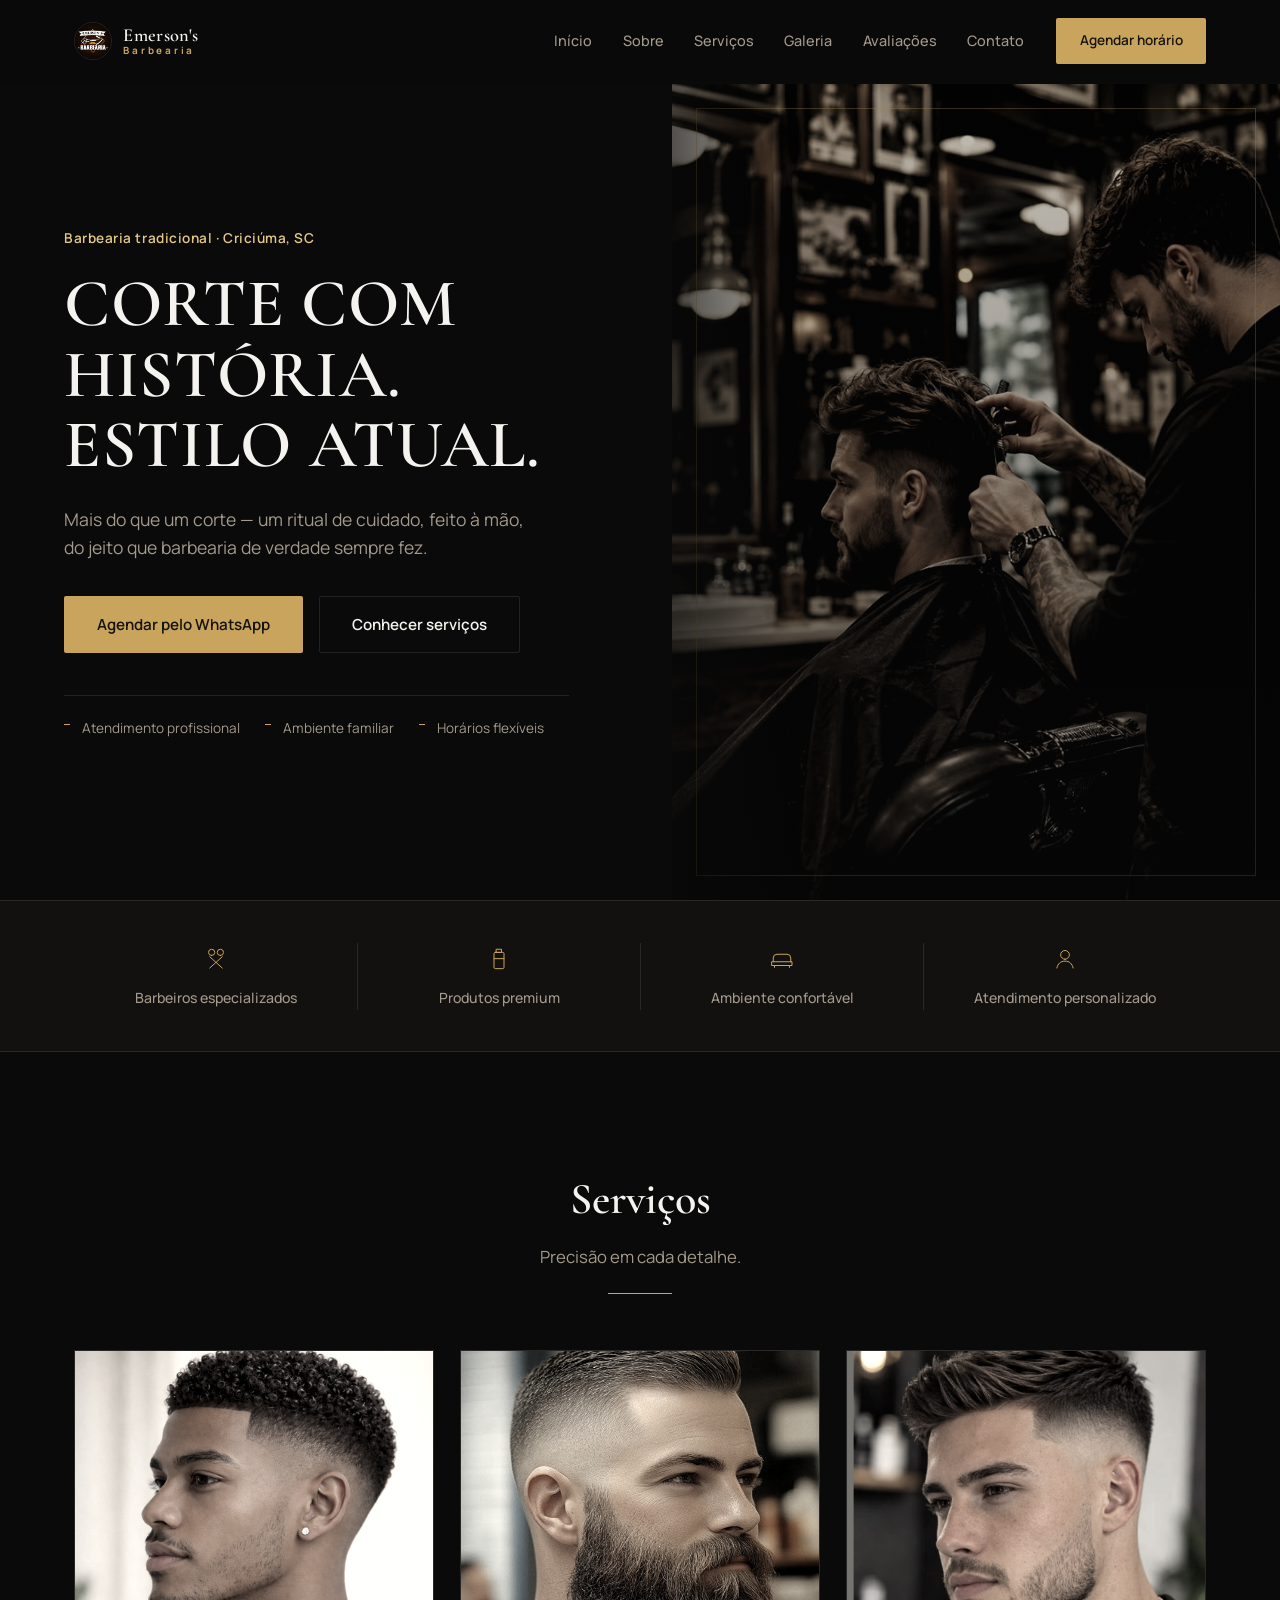
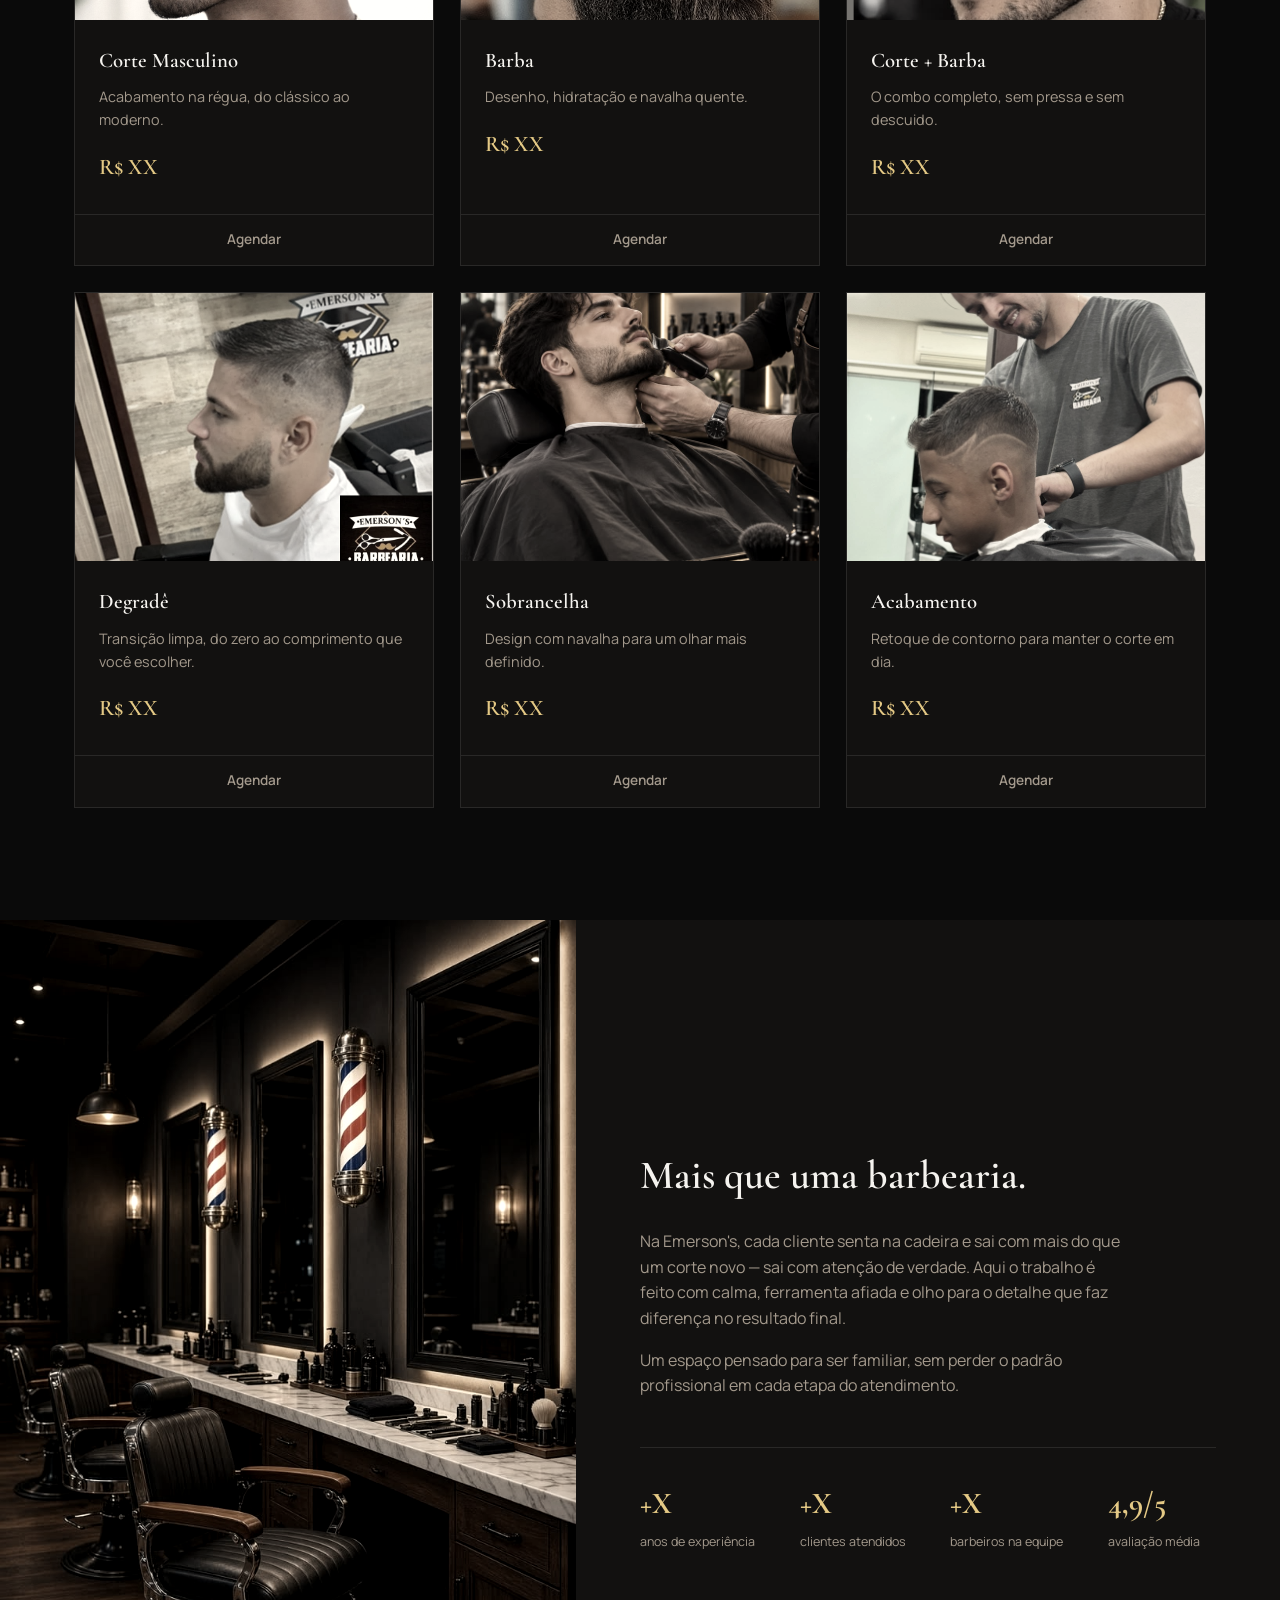
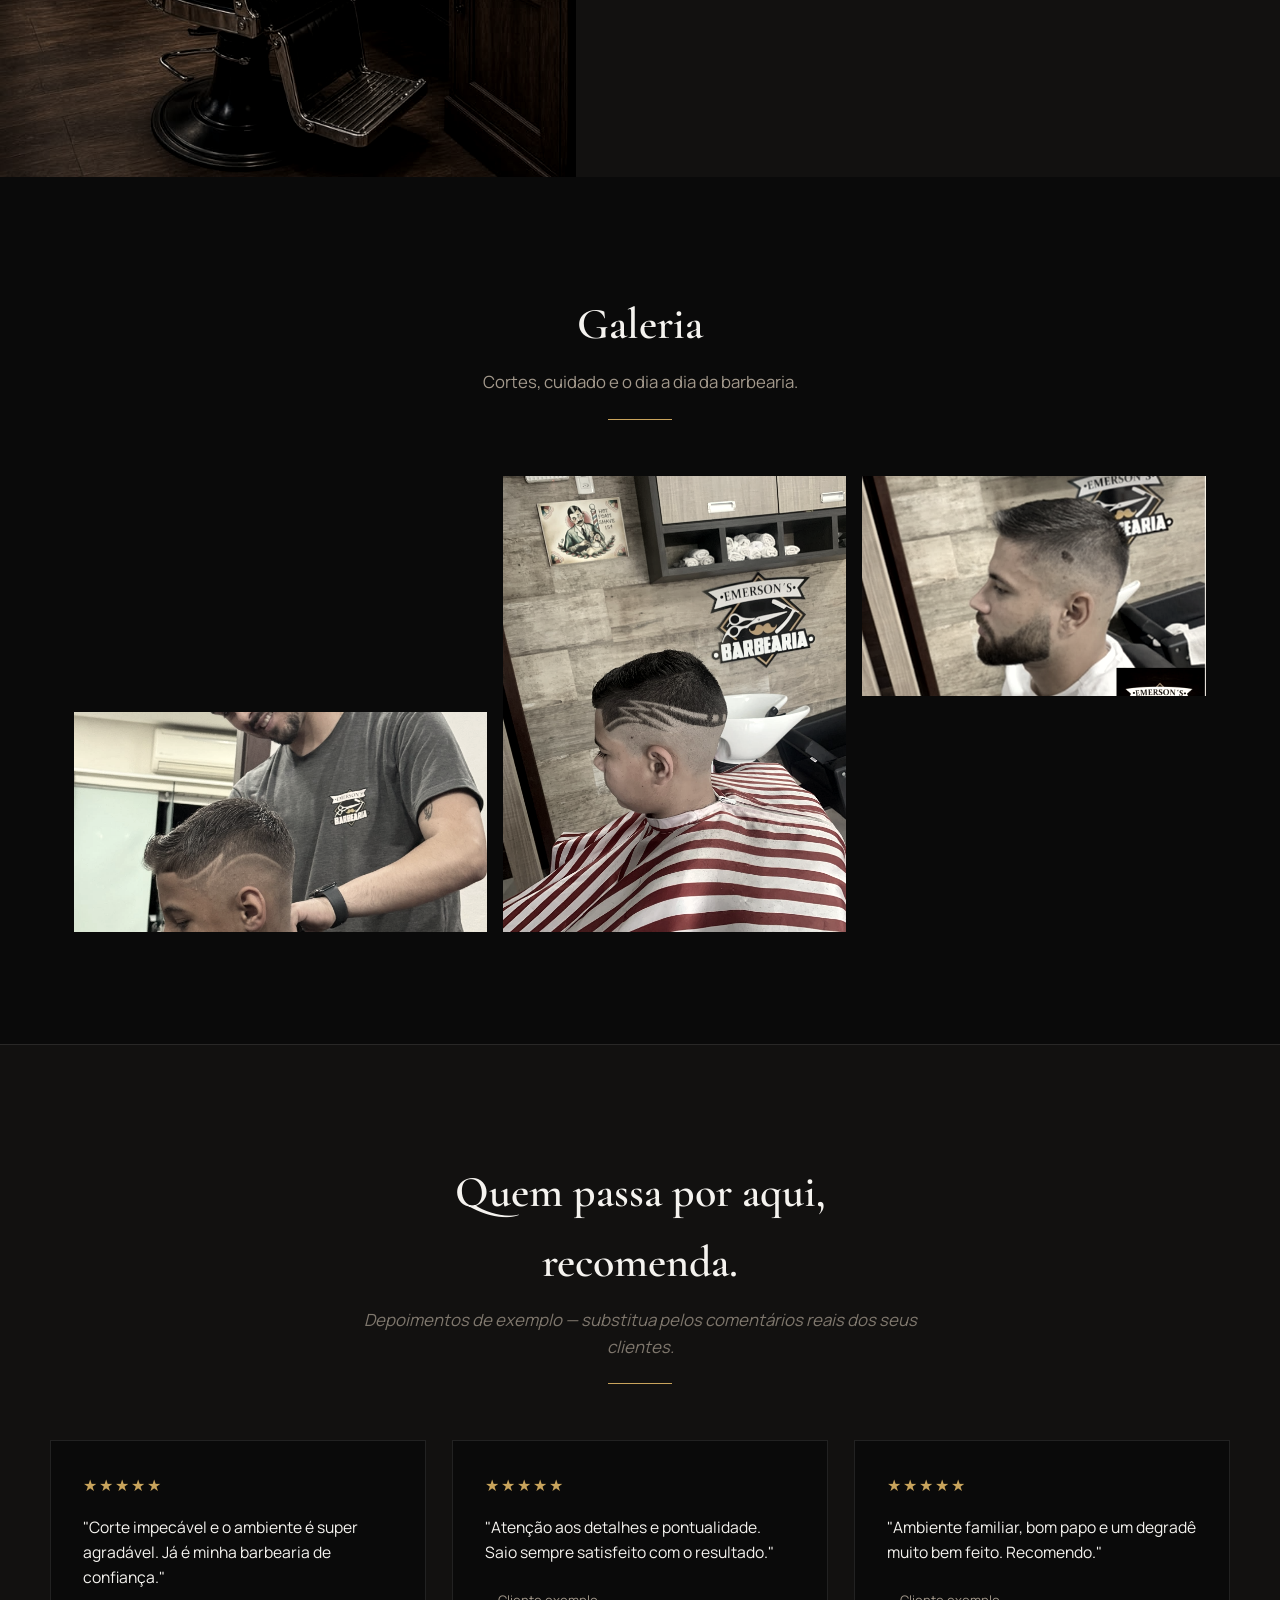
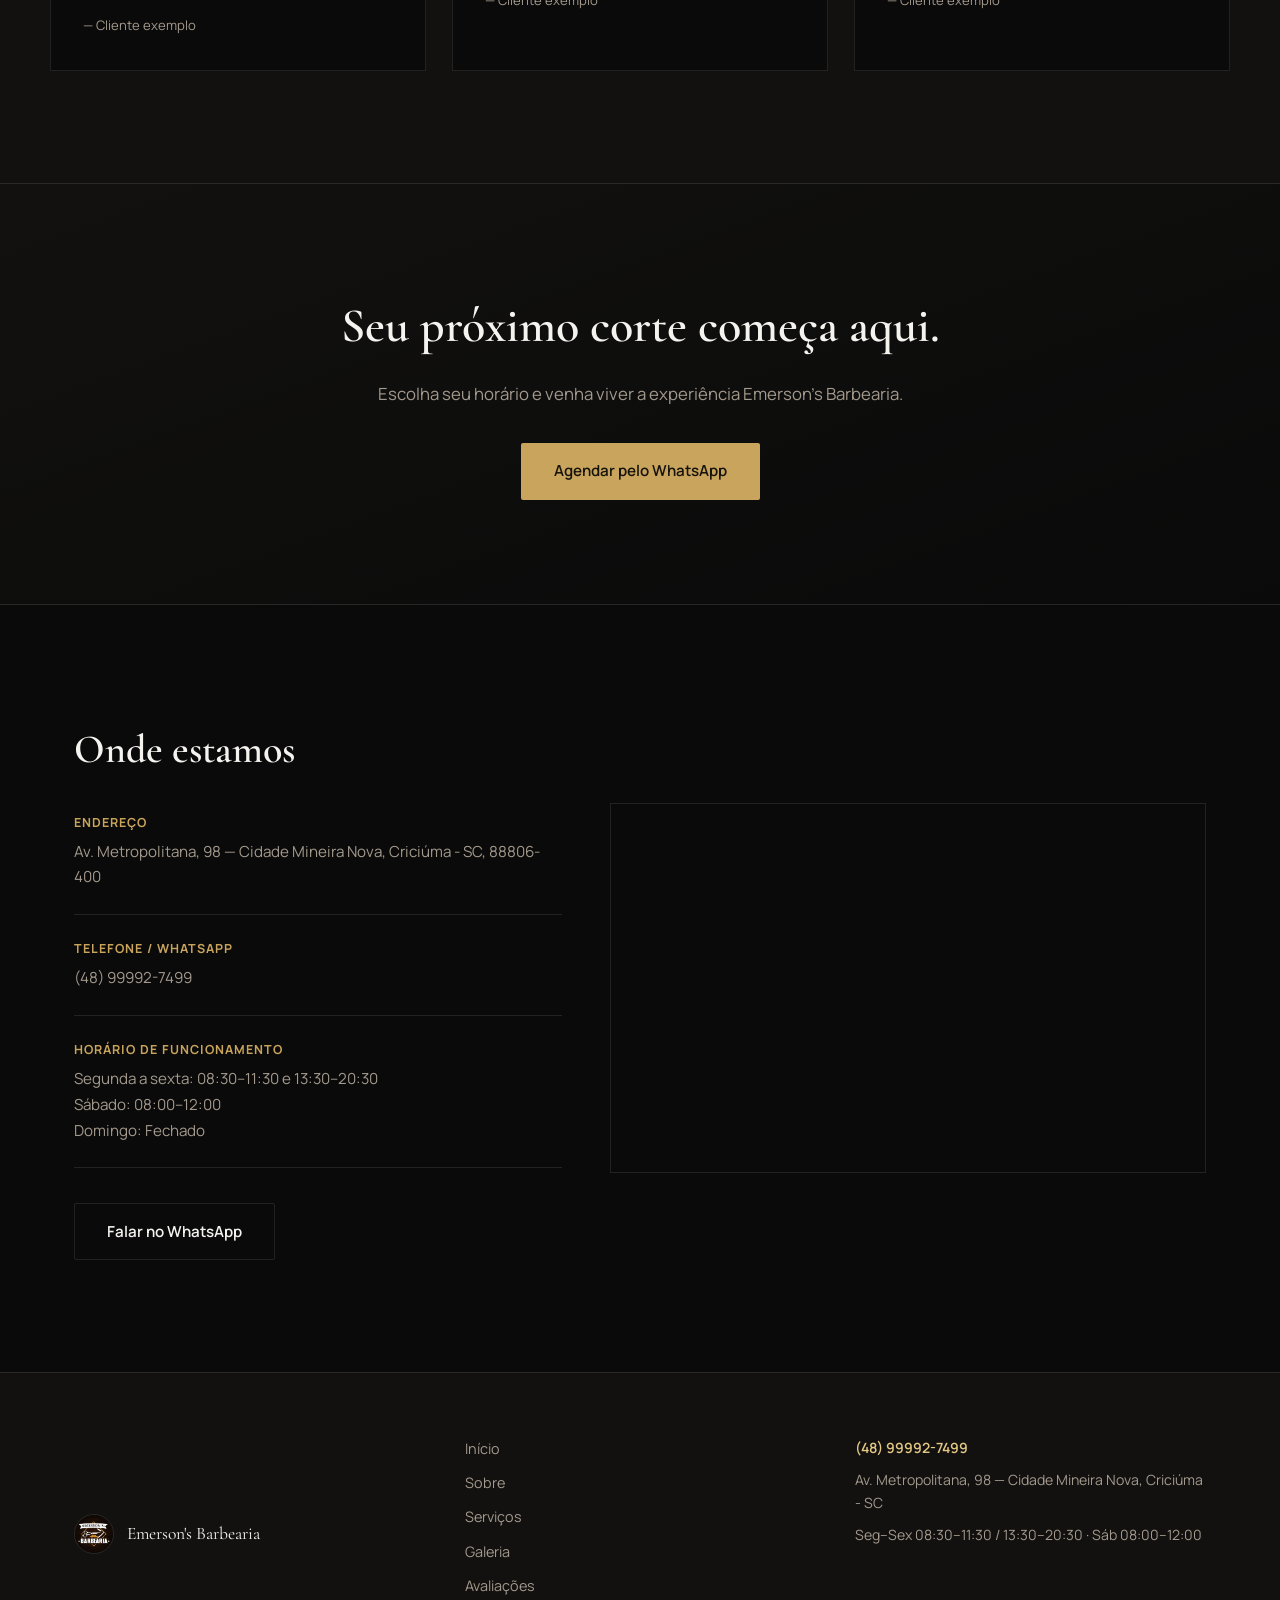
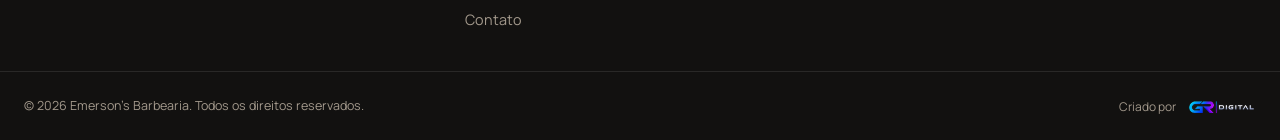
==== commit e361973e: "Coloquei a logo de criado por gr digital no footer" ====
--- a/index.html
+++ b/index.html
@@ -311,7 +311,12 @@
 
   <div class="footer-bottom">
     <p>© <span id="year"></span> Emerson's Barbearia. Todos os direitos reservados.</p>
-  </div>
+
+    <a href="#" class="created-by">
+        <span>Criado por</span>
+        <img src="./images/GR-FUNDO-TRANSPARENTE.png" alt="Sua empresa">
+    </a>
+</div>
 </footer>
 
 <script src="script.js"></script>
--- a/style.css
+++ b/style.css
@@ -738,9 +738,56 @@
   transform: translateY(0);
 }
 
+.footer-bottom {
+    display: flex;
+    align-items: center;
+    justify-content: space-between;
+    gap: 20px;
+}
+
+.created-by {
+    display: inline-flex;
+    align-items: center;
+    gap: 10px;
+    color: var(--muted);
+    text-decoration: none;
+    font-size: 12px;
+    transition: opacity .3s ease;
+}
+
+.created-by:hover {
+    opacity: .75;
+}
+
+.created-by span {
+    white-space: nowrap;
+}
+
+.created-by img {
+    width: 70px;
+    height: auto;
+    display: block;
+    object-fit: contain;
+}
+
+
+
 /* ============================================
    RESPONSIVE
    ============================================ */
+
+@media (max-width: 600px) {
+    .footer-bottom {
+        flex-direction: column;
+        text-align: center;
+        gap: 15px;
+    }
+
+    .created-by img {
+        width: 65px;
+    }
+}
+
 @media (max-width: 1024px) {
   .services-grid { grid-template-columns: repeat(2, 1fr); }
   .about, .location { grid-template-columns: 1fr; }
